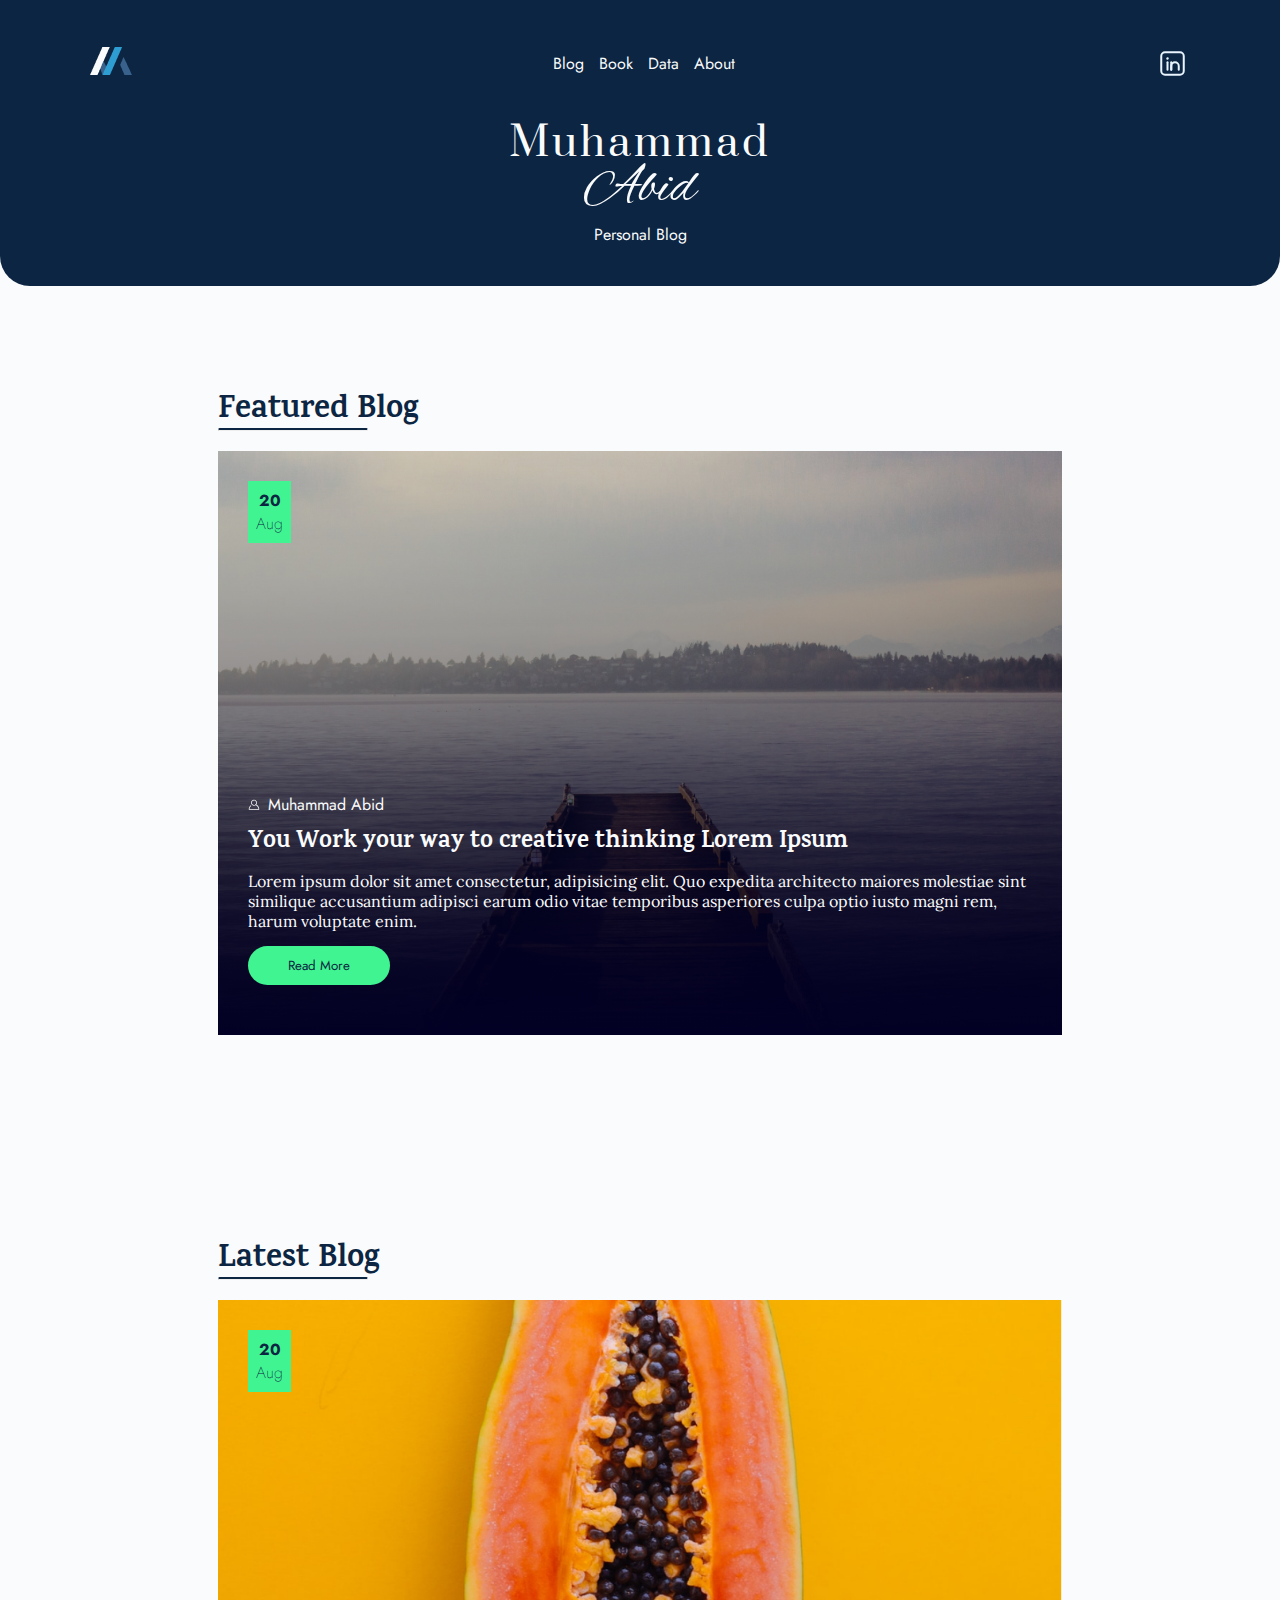
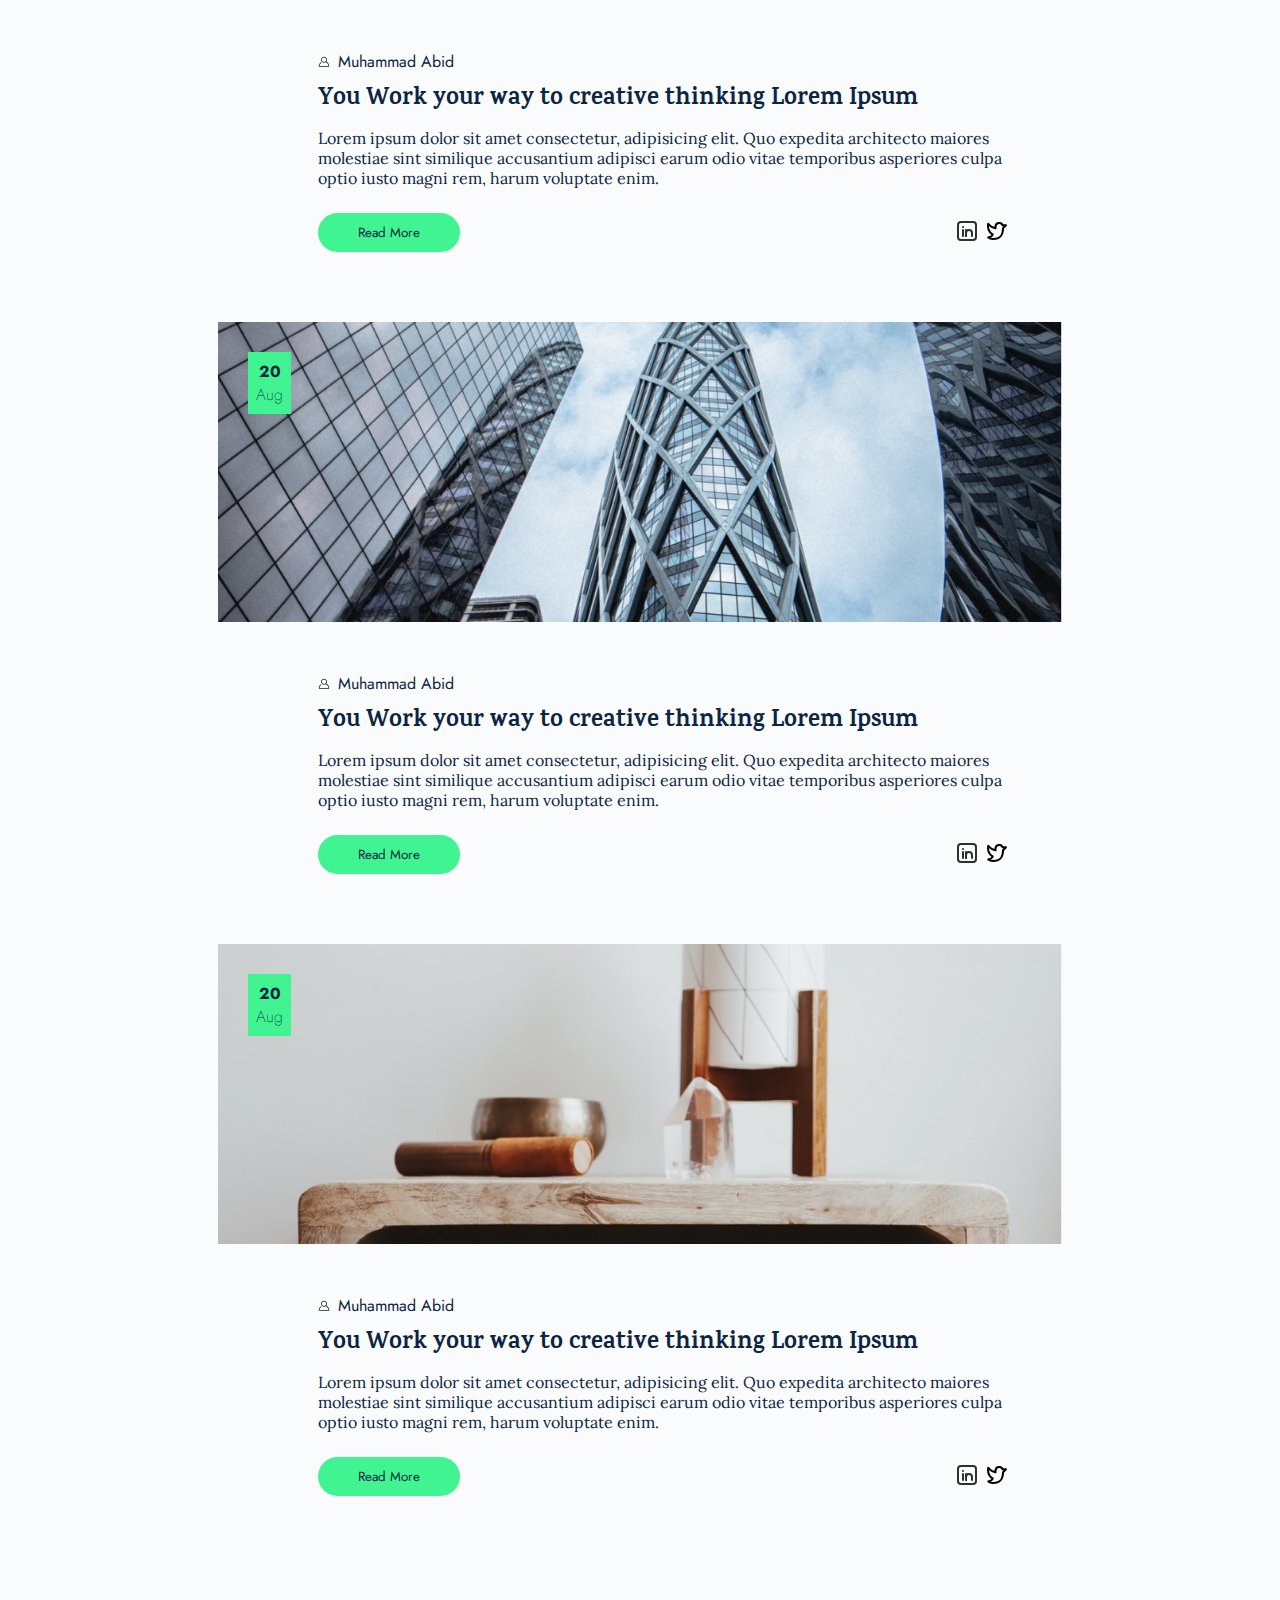
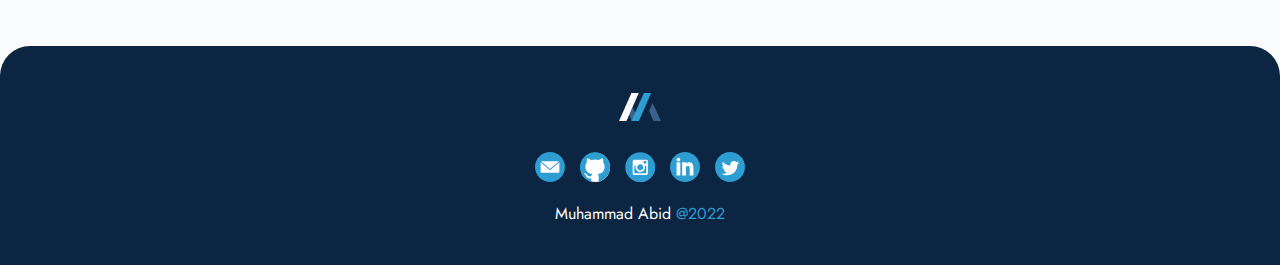
==== index.html @ fbfee545 "moving file" ====
<!DOCTYPE html>
<html lang="en">
<head>
    <meta charset="UTF-8">
    <meta http-equiv="X-UA-Compatible" content="IE=edge">
    <meta name="viewport" content="width=device-width, initial-scale=1.0">
    <title>Blog by Muhammad Abid</title>

    <link rel="icon" href="img/logo.png" type="">

    <link rel="stylesheet" href="style/header.css">
    <link rel="stylesheet" href="style/mainstyle.css">
    <link rel="stylesheet" href="style/Featured-blog.css">
    <link rel="stylesheet" href="style/latest-blog.css">
    <link rel="stylesheet" href="style/footer.css">


    <style>
        @import url('https://fonts.googleapis.com/css2?family=Jost:wght@300;400;700&display=swap');
        @import url('https://fonts.googleapis.com/css2?family=Karma:wght@700&display=swap');
        @import url('https://fonts.googleapis.com/css2?family=Lora&display=swap');
        @import url('https://fonts.googleapis.com/css2?family=Alex+Brush&family=Prata&display=swap');

    </style>

</head>
<body>

    <!-- HEADER START -->
    <div class="header section">
        <nav>
            <a href="#" class="main-logo"><img src="img/logo.png" alt="" class="logo"></a>
            <ul>
                <li><a class="heading-list" href="#">Blog</a></li>
                <li><a class="heading-list" href="#">Book</a></li>
                <li><a class="heading-list" href="#">Data</a></li>
                <li><a class="heading-list" href="#">About</a></li>
            </ul>
            <div class="social-media-header">
                <!-- <a href="#" class="social-media-header"><img class = "social-media-image-link" src='img/github.svg' alt=""></a> -->
                <a href="#" class="social-media-header"><img class = "social-media-image-link" src='img/linkedin.svg' alt=""></a>
            </div>
        </nav>

        <p class="header01 header-text">Muhammad</p>
        <p class="header02 header-text">Abid</p>
        <p class="header03 header-text">Personal Blog</p>
    </div>
    <!-- HEADER END -->
                



    <!-- FEATURED BLOG START -->
    <div class="section-featured-blog section">
        <div class="content-featured-blog content">
            <h1>Featured Blog</h1>
            <hr>
            
            <a href="#" class="core-featured-link">
                <div class="core-featured-blog core">
                    <div class="inner-core-featured-blog inner-core">
                        <div class="date-featured-blog date">
                            <p class="day">20</p>
                            <p class="month">Aug</p>
                        </div>
                        

                        <div class="author-featured-blog author">
                            <img class= "author" src="img/author-white.svg" alt="">
                            <p class="author">Muhammad Abid</p>
                        </div>

                        <h2 class="article-title-featured-blog article-title">You Work your way to creative thinking Lorem Ipsum</h2>
                        <p class="article-resume-featured-blog article-resume">Lorem ipsum dolor sit amet consectetur, adipisicing elit. Quo expedita architecto maiores molestiae sint similique accusantium adipisci earum odio vitae temporibus asperiores culpa optio iusto magni rem, harum voluptate enim.</p>

                        <button class="read-more-featured-blog read-more">Read More</button>
                    </div>
                </div>
            </a>
        </div>
    </div>
    <!-- FEATURED BLOG END -->


    <!-- LATEST BLOG SECTION START -->
    <div class="section-latest-blog section">

        <div class="content-latest-blog content latest-01">
            <h1>Latest Blog</h1>
            <hr>
            
            <!-- LATEST BLOG 01 START -->
            <div class="container-latest-blog container">
                <a href="#" class="inner-core-latest-blog-link">
                    <div class="inner-core-latest-blog inner-core inner-core-01">
                        <div class="date-latest-blog date">
                            <p class="day">20</p>
                            <p class="month">Aug</p>
                        </div>
                    </div>
                </a>
                        
                <div class="core-latest-blog core">
                    
                    <div class="author-latest-blog author">
                        <img class= "author" src="img/author.svg" alt="">
                        <p class="author">Muhammad Abid</p>
                    </div>
        
                    <h2 class="article-title-latest-blog article-title"> <a href="#" class="latest-article-header">  You Work your way to creative thinking Lorem Ipsum</a></h2>
                    <p class="article-resume-latest-blog article-resume">Lorem ipsum dolor sit amet consectetur, adipisicing elit. Quo expedita architecto maiores molestiae sint similique accusantium adipisci earum odio vitae temporibus asperiores culpa optio iusto magni rem, harum voluptate enim.</p>
                    
                    <div class="inner-link-latest-blog inner-link">
                        
                            <button class="read-more-latest-blog read-more"><a href="#" class="btn-read-more-latest-blog">Read More</a></button>
                        

                        <div class="social-media-inner-link">
                            <a href="#" class="social-media-link"><img class = "social-media-image-link" src='img/content/linkedin-hitam.svg' alt=""></a>
                            <a href="#" class="social-media-link"><img class = "social-media-image-link" src='img/content/twitter-hitam.svg' alt=""></a>
                            
                            
                        </div>
                    </div>
                    
                </div>
            </div>
            <!-- LATEST BLOG 01 END -->
            
            <!-- LATEST BLOG 02 START -->
            <div class="container-latest-blog container">
                <a href="#" class="inner-core-latest-blog-link">
                    <div class="inner-core-latest-blog inner-core inner-core-02">
                        <div class="date-latest-blog date">
                            <p class="day">20</p>
                            <p class="month">Aug</p>
                        </div>
                    </div>
                </a>
                        
                <div class="core-latest-blog core">
                    
                    <div class="author-latest-blog author">
                        <img class= "author" src="img/author.svg" alt="">
                        <p class="author">Muhammad Abid</p>
                    </div>
        
                    <h2 class="article-title-latest-blog article-title"> <a href="#" class="latest-article-header">  You Work your way to creative thinking Lorem Ipsum</a></h2>
                    <p class="article-resume-latest-blog article-resume">Lorem ipsum dolor sit amet consectetur, adipisicing elit. Quo expedita architecto maiores molestiae sint similique accusantium adipisci earum odio vitae temporibus asperiores culpa optio iusto magni rem, harum voluptate enim.</p>
                    
                    <div class="inner-link-latest-blog inner-link">
                        
                            <button class="read-more-latest-blog read-more"><a href="#" class="btn-read-more-latest-blog">Read More</a></button>
                        

                        <div class="social-media-inner-link">
                            <a href="#" class="social-media-link"><img class = "social-media-image-link" src='img/content/linkedin-hitam.svg' alt=""></a>
                            <a href="#" class="social-media-link"><img class = "social-media-image-link" src='img/content/twitter-hitam.svg' alt=""></a>
                            
                            
                        </div>
                    </div>
                    
                </div>
            </div>
            <!-- LATEST BLOG 02 END -->

            <!-- LATEST BLOG 03 START -->
            <div class="container-latest-blog container">
                <a href="#" class="inner-core-latest-blog-link">
                    <div class="inner-core-latest-blog inner-core inner-core-03">
                        <div class="date-latest-blog date">
                            <p class="day">20</p>
                            <p class="month">Aug</p>
                        </div>
                    </div>
                </a>
                        
                <div class="core-latest-blog core">
                    
                    <div class="author-latest-blog author">
                        <img class= "author" src="img/author.svg" alt="">
                        <p class="author">Muhammad Abid</p>
                    </div>
        
                    <h2 class="article-title-latest-blog article-title"> <a href="#" class="latest-article-header">  You Work your way to creative thinking Lorem Ipsum</a></h2>
                    <p class="article-resume-latest-blog article-resume">Lorem ipsum dolor sit amet consectetur, adipisicing elit. Quo expedita architecto maiores molestiae sint similique accusantium adipisci earum odio vitae temporibus asperiores culpa optio iusto magni rem, harum voluptate enim.</p>
                    
                    <div class="inner-link-latest-blog inner-link">
                        
                            <button class="read-more-latest-blog read-more"><a href="#" class="btn-read-more-latest-blog">Read More</a></button>
                        

                        <div class="social-media-inner-link">
                            <a href="#" class="social-media-link"><img class = "social-media-image-link" src='img/content/linkedin-hitam.svg' alt=""></a>
                            <a href="#" class="social-media-link"><img class = "social-media-image-link" src='img/content/twitter-hitam.svg' alt=""></a>
                            
                            
                        </div>
                    </div>
                    
                </div>
            </div>
            <!-- LATEST BLOG 03 END -->            
        </div>


    </div>
    <!-- LATEST BLOG SECTION END -->


    <div class="footer-section footer section">
        <a href="#" class="main-logo"><img src="img/logo.png" alt="" class="logo"></a>
        
        <div class="social-media-footer social-media">
            <img class="image-footer image-footer-01" src="img/email-footer.svg" alt="">
            <img class="image-footer image-footer-02" src="img/github-footer.svg" alt="">
            <img class="image-footer image-footer-03" src="img/instagram-footer.svg" alt="">
            <img class="image-footer image-footer-04" src="img/linkedin-footer.svg" alt="">
            <img class="image-footer image-footer-05" src="img/twitter-footer.svg" alt="">
        </div>
        <p class="footer-text">Muhammad Abid <span class="blue">@2022</span></p>


    </div>
            



    
</body>
</html>
---- style/header.css ----
.header {
    background-color: var(--primary-dark);
    width: 100%;
    height: auto;
    border-bottom-left-radius: 30px;
    border-bottom-right-radius: 30px;
    padding: 40px var(--padding-left-right) ;

}

nav {
    display: flex;
    justify-content: space-between;
    flex-direction: row;
    align-content: center;
    align-items: center;
   
    width: 100%;
    max-width: 1100px;
    margin: auto;
    
}

nav ul {
    display: flex;
    justify-content: center;
    column-gap: 15px;
    flex-direction: row;
    width: 100%;
    max-width: 300px;
    flex-wrap: wrap;
    
}

nav ul li {
    list-style: none;
    transition: 0.4s;

}

nav ul li a:hover {
    color: var(--secondary-lightBlue);
    position: relative;
    top: -2px;
    transition: 0.4s;
}


.heading-list {
    text-decoration: none;
    color: var(--primary-white);


}

div.social-media img {
    cursor: pointer;
}

.header-text {
    margin: auto;
    width: fit-content;
    color: var(--primary-white);
}

.header01 {
    margin-top: 30px;
}

.social-media-header{
    display: flex;
    flex-wrap: nowrap;
}
---- style/mainstyle.css ----
:root{
    --primary-white : #FAFBFC;
    --primary-dark : #0C2542;
    --primary-light : #E9F4FE;
    --secondary-regularblue : #38618C;
    --secondary-lightBlue : #2E9DD1;
    --secondary-dark : #373B4A;
    --accent : #40F591;
    --accent-hover : #83f7b7;
    --figure-capt : #848181;



    --padding-left-right : 7% ;


    --small-reguler : 18px;
    --medium-regular : 20px;


}



*{
    padding: 0;
    margin: 0;
    box-sizing: border-box;
    scroll-behavior: smooth;
    color: var(--primary-dark);
}

body{
    background-color:  var(--primary-white);
}



.content {
    width: 100%;
    max-width: 1100px;
    margin: auto;
    padding: 100px 10%;
}


.date {
    background-color: var(--accent);
    width: fit-content;
    padding: 8px;
    text-align: center;
}

div.author {
    display: flex;

}

h2.article-title {
    margin-top: 15px;
}

p.article-resume {
    margin-top: 15px;
}

button.read-more {
    
    padding: 10px 40px;
    border-radius: 20px;
    background-color: var(--accent);
    border-width: 0;
}


hr {
    margin-top: -10px;
    width: 150px;
    border-radius: 7px;
    border-top: 2px solid var(--primary-dark)
}

.core {
    margin: auto;
    margin-top: 20px;
    padding: 30px 30px 50px 30px;
}

button.read-more, div.date {
    color: var(--primary-dark);
}

span.blue  {
    color: var(--secondary-lightBlue);
}

a.heading-list, p.author, .header03, .read-more, .footer-text {
    font-family: 'Jost', sans-serif;
    font-weight: 400;
}

p.day, h3 {
    font-family: 'Jost', sans-serif;
    font-weight: 700; 
}

p.month {
    font-family: 'Jost', sans-serif;
    font-weight: 200; 
}

h1,h2 {
    font-family: 'Karma', serif;
}

h2 {
    line-height: 25px;
}

.article-resume {
    font-family: 'Lora', serif;
}

.header01{
    font-family: 'Prata', serif;
    font-size: 40px;
    letter-spacing: 3px;
    margin-bottom: -15px;
}

.header02 {
    font-family: 'Alex Brush', cursive;
    font-size: 54px;
    
}


div.author {
    display: flex ;
    column-gap: 8px;

}
@media (max-width:650px) {
    .header01{
       
        font-size: 25px;
        margin-bottom: -5px;
       
      
    }
    
    .header02 {
       
        font-size: 30px;
        
    }
    

    .article-resume {
        font-size: small;
    }

    p.author {
        font-size: smaller;
    }
}

a {
    text-decoration: none;
}


.read-more-featured-blog, .read-more-latest-blog {
    transition: 0.4s;
    }

.read-more-featured-blog:hover, .read-more-latest-blog:hover {
    background-color: var(--accent-hover);
    cursor: pointer;
    transition: 0.4s;
    
}
---- style/Featured-blog.css ----
.core-featured-blog {
    background-image: linear-gradient(180deg, rgba(0,0,0,0) 0%,  rgba(2,0,36,1) 100%), url(../img/featured-blog/Main01.png);
    background-size:cover;
    background-repeat: no-repeat;
    background-position: center;
    transition: 0.4s;
    
    
}





div.author-featured-blog p, 
h2.article-title-featured-blog, 
p.article-resume-featured-blog{
    color: var(--primary-white);
    transition: 0.4s;

}

div.author-featured-blog {
    display: flex;
    margin-top: 250px;

}

button.read-more-featured-blog {
    margin-top: 15px;
}

.article-title-featured-blog:hover {
    color: var(--accent);
    transition: 0.4s;
   
}


.core-featured-blog:hover {

    transition: 0.4s;
    transform: translateY(-5px);

}
---- style/latest-blog.css ----
div.inner-core-latest-blog {
    
    background-size:cover;
    background-repeat: no-repeat;
    height: 300px;
    margin: auto;
    margin-top: 20px;
    padding: 30px 30px 50px 30px;
    background-position: center;
    transition: 0.4s;

}

.inner-core-latest-blog:hover {
    transform: translateY(-5px);
    transition: 0.4s;
}

div.core-latest-blog {
    padding-left: 100px;
    padding-right: 50px;
}


.inner-link-latest-blog{
    display: flex;
    flex-direction: row;
    justify-content: space-between;
    align-content: center;
    align-items: center;
    margin-top: 25px;
}

.social-media-inner-link{
    display: flex;
    align-items: center;
    align-content: center;
    
}

.social-media-image-link {
    padding: 0% 5px;
    transition: 0.4s;
}

.social-media-image-link:hover{
    transform: translateY(-3px);
    translate: 0.4s;
}
@media (max-width:650px) {
    div.core-latest-blog{
       padding-top: 30px;
       padding-left: 50px;
       padding-right: 25px;
       padding-bottom: 70px; 
       
    }
    
}

.latest-article-header{
    transition: 0.4s;
}


.latest-article-header:hover {
    color: var(--secondary-regularblue);
    transition: 0.4s;
}

.inner-core-01 {
    background-image: url(../img/latest-blog/01.png);
}

.inner-core-02 {
    background-image: url(../img/latest-blog/02.png);
}

.inner-core-03 {
    background-image: url(../img/latest-blog/03.png);
}
---- style/footer.css ----
.footer-section {
    background-color: var(--primary-dark);
    width: 100%;
    height: auto;
    border-top-left-radius: 30px;
    border-top-right-radius: 30px;
    padding: 40px var(--padding-left-right) ;
    display: flex;
    flex-direction: column;
    
    align-items: center;
    row-gap: 20px;
}

.footer-text{
    color: var(--primary-white);
}

.social-media-footer {
    display: flex;
    width: 100%;
    max-width: 250px;
    flex-direction: row;
    justify-content: center;
    column-gap: 15px;
}

.image-footer { 
    width: 30px;
    height: 30px;
    transition: 0.4s;
}

.image-footer:hover{
    transform: translateY(-3px);
    transition: 0.4s;
}
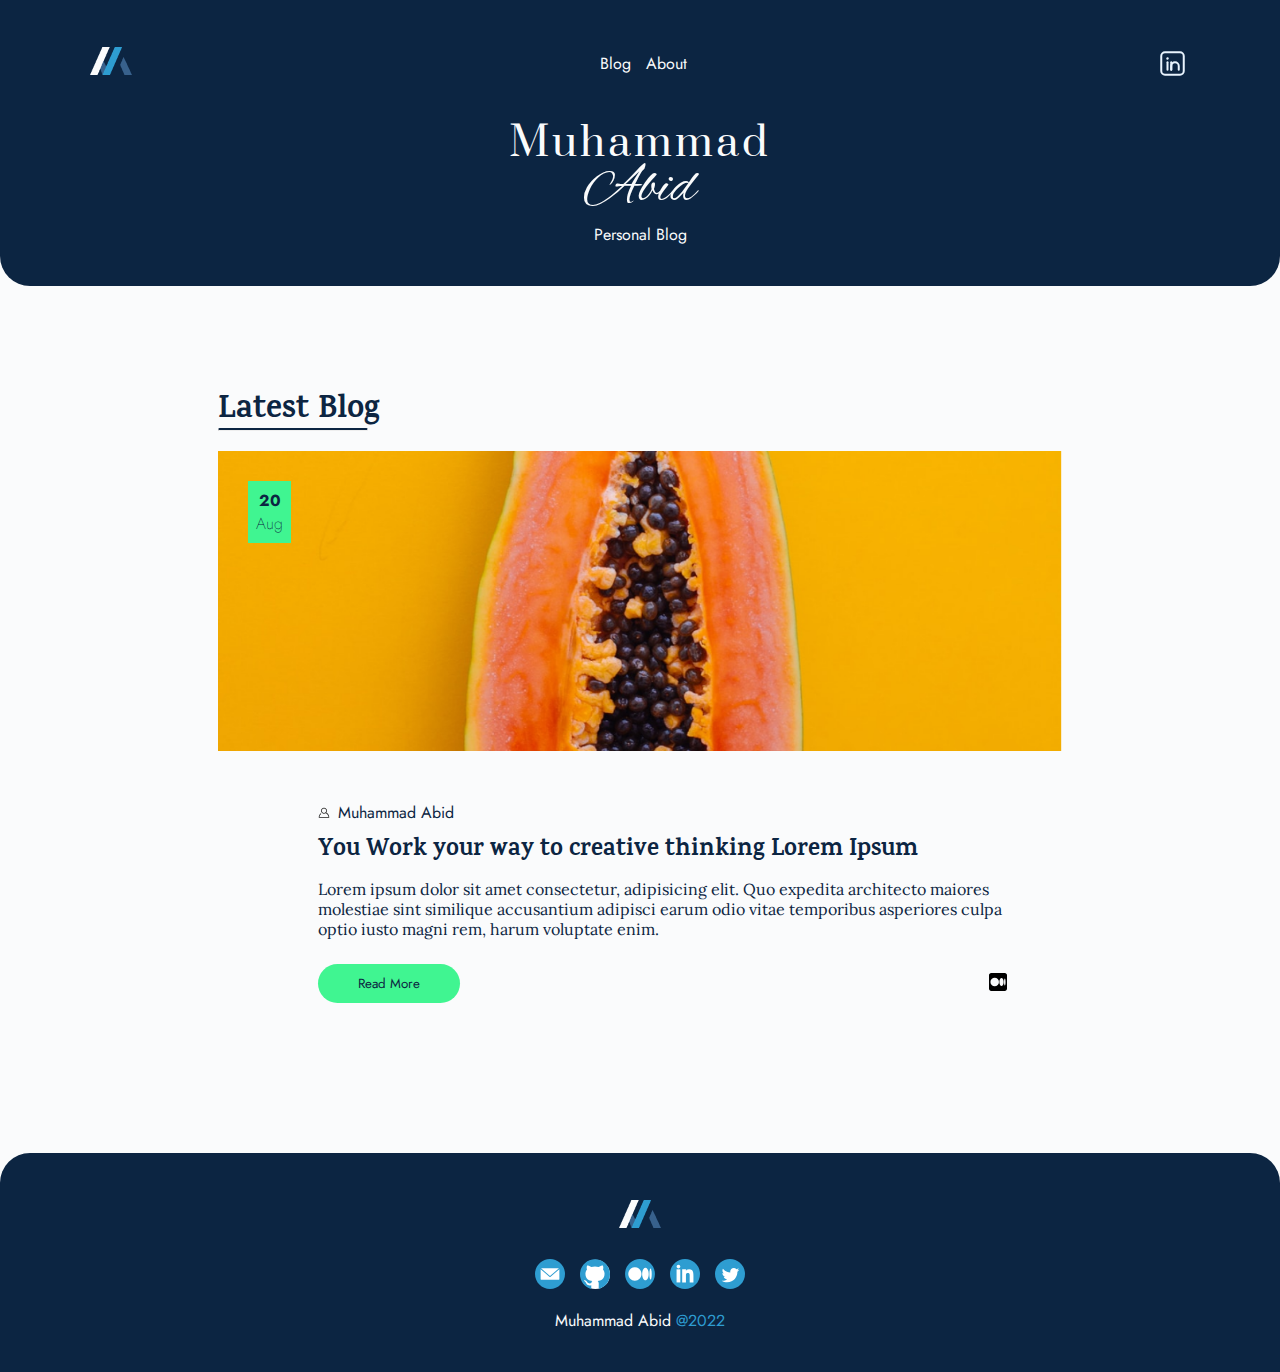
==== commit e6f53290: "linking file" ====
--- a/index.html
+++ b/index.html
@@ -29,16 +29,18 @@
     <!-- HEADER START -->
     <div class="header section">
         <nav>
-            <a href="#" class="main-logo"><img src="img/logo.png" alt="" class="logo"></a>
+            <a href="https://muhammadabidd.github.io/blog/" class="main-logo"><img src="img/logo.png" alt="" class="logo"></a>
             <ul>
                 <li><a class="heading-list" href="#">Blog</a></li>
+                <!--
                 <li><a class="heading-list" href="#">Book</a></li>
                 <li><a class="heading-list" href="#">Data</a></li>
+                -->
                 <li><a class="heading-list" href="#">About</a></li>
             </ul>
             <div class="social-media-header">
-                <!-- <a href="#" class="social-media-header"><img class = "social-media-image-link" src='img/github.svg' alt=""></a> -->
-                <a href="#" class="social-media-header"><img class = "social-media-image-link" src='img/linkedin.svg' alt=""></a>
+                <!-- <a href="muhammadabidd.medium.com" target="_blank" class="social-media-header"><img class = "social-media-image-link" src='img/medium.svg' alt=""></a> -->
+                <a href="https://www.linkedin.com/in/muhammmadabidd/" target="_blank" class="social-media-header"><img class = "social-media-image-link" src='img/linkedin.svg' alt=""></a>
             </div>
         </nav>
 
@@ -52,12 +54,12 @@
 
 
     <!-- FEATURED BLOG START -->
-    <div class="section-featured-blog section">
+    <!-- <div class="section-featured-blog section">
         <div class="content-featured-blog content">
             <h1>Featured Blog</h1>
             <hr>
             
-            <a href="#" class="core-featured-link">
+            <a href="https://muhammadabidd.github.io/blog/content/01/" class="core-featured-link">
                 <div class="core-featured-blog core">
                     <div class="inner-core-featured-blog inner-core">
                         <div class="date-featured-blog date">
@@ -79,7 +81,7 @@
                 </div>
             </a>
         </div>
-    </div>
+    </div> -->
     <!-- FEATURED BLOG END -->
 
 
@@ -117,117 +119,49 @@
                         
 
                         <div class="social-media-inner-link">
-                            <a href="#" class="social-media-link"><img class = "social-media-image-link" src='img/content/linkedin-hitam.svg' alt=""></a>
-                            <a href="#" class="social-media-link"><img class = "social-media-image-link" src='img/content/twitter-hitam.svg' alt=""></a>
+                            <a href="#" class="social-media-link"><img class = "social-media-image-link" src='img/medium.svg' alt=""></a>
+                            <!-- <a href="#" class="social-media-link"><img class = "social-media-image-link" src='img/content/twitter-hitam.svg' alt=""></a> -->
+                        </div>
                             
                             
-                        </div>
                     </div>
                     
                 </div>
             </div>
             <!-- LATEST BLOG 01 END -->
+        </div>
             
-            <!-- LATEST BLOG 02 START -->
-            <div class="container-latest-blog container">
-                <a href="#" class="inner-core-latest-blog-link">
-                    <div class="inner-core-latest-blog inner-core inner-core-02">
-                        <div class="date-latest-blog date">
-                            <p class="day">20</p>
-                            <p class="month">Aug</p>
-                        </div>
-                    </div>
-                </a>
-                        
-                <div class="core-latest-blog core">
-                    
-                    <div class="author-latest-blog author">
-                        <img class= "author" src="img/author.svg" alt="">
-                        <p class="author">Muhammad Abid</p>
-                    </div>
-        
-                    <h2 class="article-title-latest-blog article-title"> <a href="#" class="latest-article-header">  You Work your way to creative thinking Lorem Ipsum</a></h2>
-                    <p class="article-resume-latest-blog article-resume">Lorem ipsum dolor sit amet consectetur, adipisicing elit. Quo expedita architecto maiores molestiae sint similique accusantium adipisci earum odio vitae temporibus asperiores culpa optio iusto magni rem, harum voluptate enim.</p>
-                    
-                    <div class="inner-link-latest-blog inner-link">
-                        
-                            <button class="read-more-latest-blog read-more"><a href="#" class="btn-read-more-latest-blog">Read More</a></button>
-                        
-
-                        <div class="social-media-inner-link">
-                            <a href="#" class="social-media-link"><img class = "social-media-image-link" src='img/content/linkedin-hitam.svg' alt=""></a>
-                            <a href="#" class="social-media-link"><img class = "social-media-image-link" src='img/content/twitter-hitam.svg' alt=""></a>
-                            
-                            
-                        </div>
-                    </div>
-                    
-                </div>
-            </div>
-            <!-- LATEST BLOG 02 END -->
-
-            <!-- LATEST BLOG 03 START -->
-            <div class="container-latest-blog container">
-                <a href="#" class="inner-core-latest-blog-link">
-                    <div class="inner-core-latest-blog inner-core inner-core-03">
-                        <div class="date-latest-blog date">
-                            <p class="day">20</p>
-                            <p class="month">Aug</p>
-                        </div>
-                    </div>
-                </a>
-                        
-                <div class="core-latest-blog core">
-                    
-                    <div class="author-latest-blog author">
-                        <img class= "author" src="img/author.svg" alt="">
-                        <p class="author">Muhammad Abid</p>
-                    </div>
-        
-                    <h2 class="article-title-latest-blog article-title"> <a href="#" class="latest-article-header">  You Work your way to creative thinking Lorem Ipsum</a></h2>
-                    <p class="article-resume-latest-blog article-resume">Lorem ipsum dolor sit amet consectetur, adipisicing elit. Quo expedita architecto maiores molestiae sint similique accusantium adipisci earum odio vitae temporibus asperiores culpa optio iusto magni rem, harum voluptate enim.</p>
-                    
-                    <div class="inner-link-latest-blog inner-link">
-                        
-                            <button class="read-more-latest-blog read-more"><a href="#" class="btn-read-more-latest-blog">Read More</a></button>
-                        
-
-                        <div class="social-media-inner-link">
-                            <a href="#" class="social-media-link"><img class = "social-media-image-link" src='img/content/linkedin-hitam.svg' alt=""></a>
-                            <a href="#" class="social-media-link"><img class = "social-media-image-link" src='img/content/twitter-hitam.svg' alt=""></a>
-                            
-                            
-                        </div>
-                    </div>
-                    
-                </div>
-            </div>
-            <!-- LATEST BLOG 03 END -->            
-        </div>
-
-
     </div>
     <!-- LATEST BLOG SECTION END -->
-
-
-    <div class="footer-section footer section">
-        <a href="#" class="main-logo"><img src="img/logo.png" alt="" class="logo"></a>
-        
-        <div class="social-media-footer social-media">
-            <img class="image-footer image-footer-01" src="img/email-footer.svg" alt="">
-            <img class="image-footer image-footer-02" src="img/github-footer.svg" alt="">
-            <img class="image-footer image-footer-03" src="img/instagram-footer.svg" alt="">
-            <img class="image-footer image-footer-04" src="img/linkedin-footer.svg" alt="">
-            <img class="image-footer image-footer-05" src="img/twitter-footer.svg" alt="">
-        </div>
-        <p class="footer-text">Muhammad Abid <span class="blue">@2022</span></p>
-
-
-    </div>
             
 
 
 
-    
+    <!-- FOOTER START -->
+    <div class="footer-section footer section">
+        <a href="https://muhammadabidd.github.io/blog/" class="main-logo"><img src="img/logo.png" alt="" class="logo"></a>
+        
+        <div class="social-media-footer social-media">
+            <a href="https://api.whatsapp.com/send/?phone=6281273568772&text&type=phone_number&app_absent=0" target="_blank" class="image-footer"><img class="image-footer image-footer-01" src="img/email-footer.svg" alt=""></a>
+            <a href="https://github.com/muhammadabidd" target="_blank" class="image-footer"><img class="image-footer image-footer-02" src="img/github-footer.svg" alt=""></a>
+            <a href="muhammadabidd.medium.com" target="_blank" class="image-footer"><img class="image-footer image-footer-03" src="img/medium-footer.svg" alt=""></a>
+            <a href="https://linkedin.com/in/muhammmadabidd/" target="_blank" class="image-footer"><img class="image-footer image-footer-04" src="img/linkedin-footer.svg" alt=""></a>
+            <a href="https://twitter.com/muhammmadabidd" target="_blank" class="image-footer"><img class="image-footer image-footer-05" src="img/twitter-footer.svg" alt=""></a>
+        </div>
+        <p class="footer-text">Muhammad Abid <span class="blue">@2022</span></p>
+    </div>
+    <!-- FOOTER END        -->
 </body>
-</html>+</html>
+            
+            
+            
+            
+            
+
+
+            
+
+
+
+    